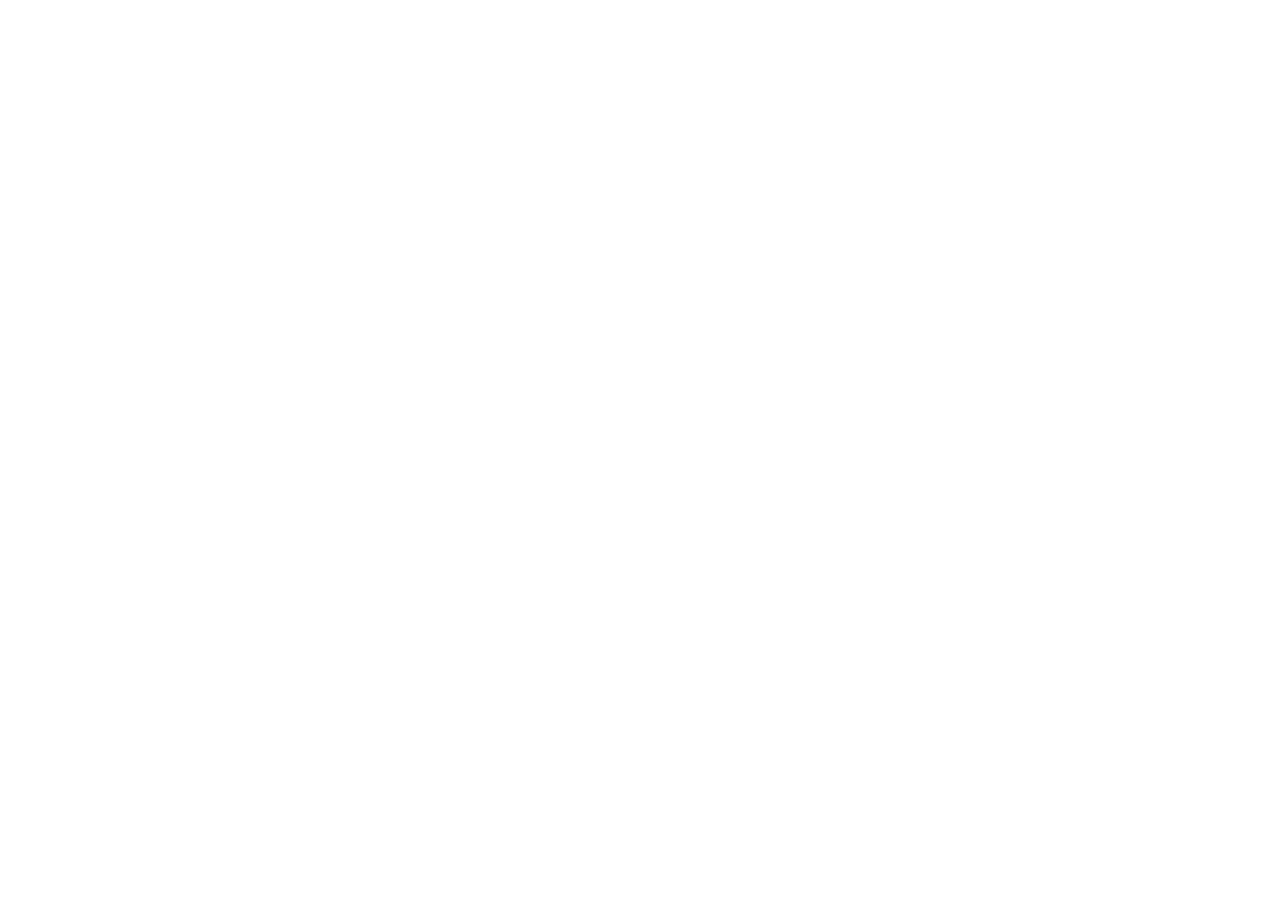
==== index.html @ c3a05209 "create index" ====
<!DOCTYPE html>
<html lang="en">
<head>
    <meta charset="UTF-8">
    <meta http-equiv="X-UA-Compatible" content="IE=edge">
    <meta name="viewport" content="width=device-width, initial-scale=1.0">
    <title>Document</title>
</head>
<body>
    
</body>
</html>
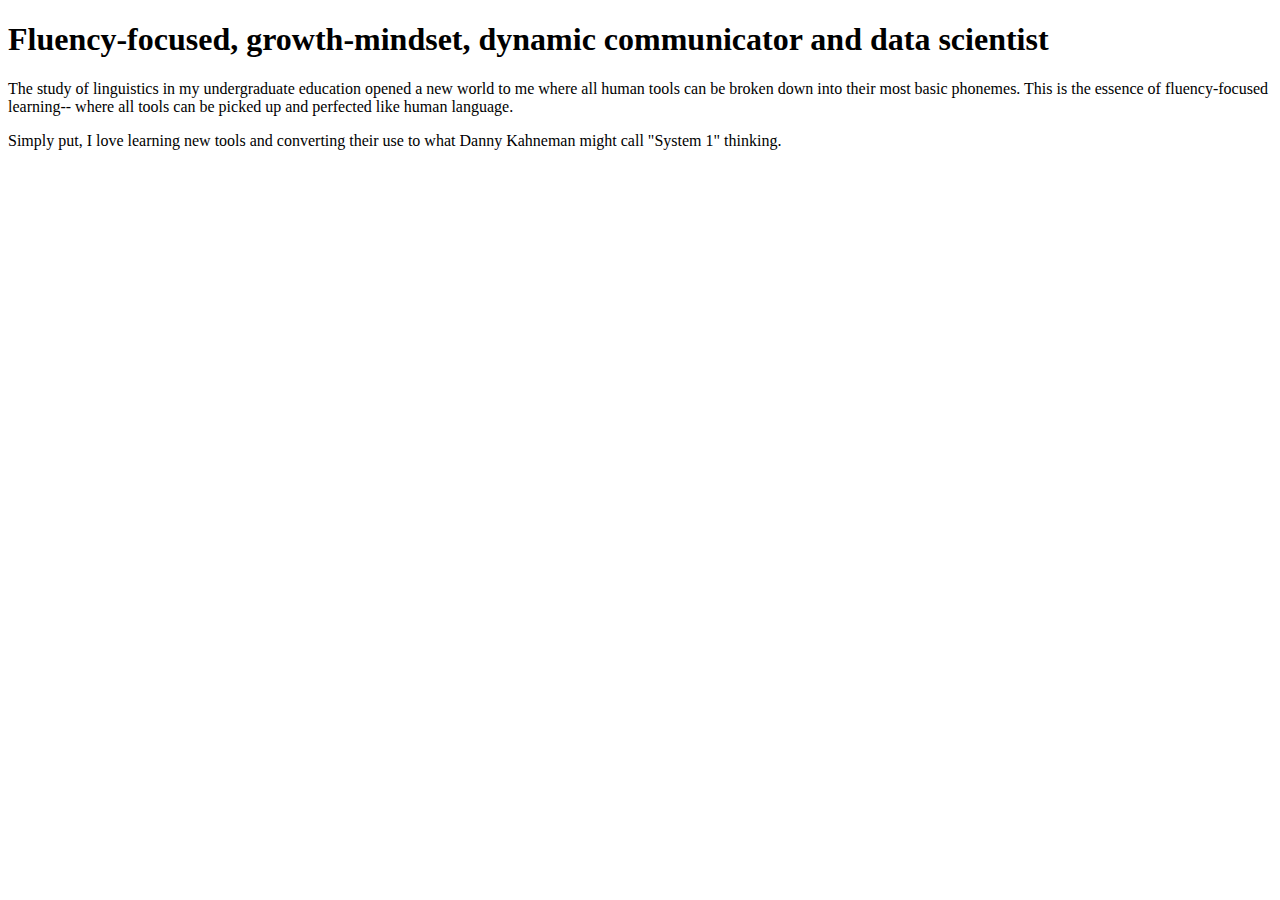
==== commit 167afb5b: "add some text" ====
--- a/index.html
+++ b/index.html
@@ -4,9 +4,12 @@
     <meta charset="UTF-8">
     <meta http-equiv="X-UA-Compatible" content="IE=edge">
     <meta name="viewport" content="width=device-width, initial-scale=1.0">
-    <title>Document</title>
+    <title>nathan ellermeier</title>
 </head>
 <body>
-    
+    <h1>Fluency-focused, growth-mindset, dynamic communicator and data scientist</h1> 
+    <div></div>
+    <p>The study of linguistics in my undergraduate education opened a new world to me where all human tools can be broken down into their most basic phonemes. This is the essence of fluency-focused learning-- where all tools can be picked up and perfected like human language.</p>
+    <p>Simply put, I love learning new tools and converting their use to what Danny Kahneman might call "System 1" thinking.</p>
 </body>
 </html>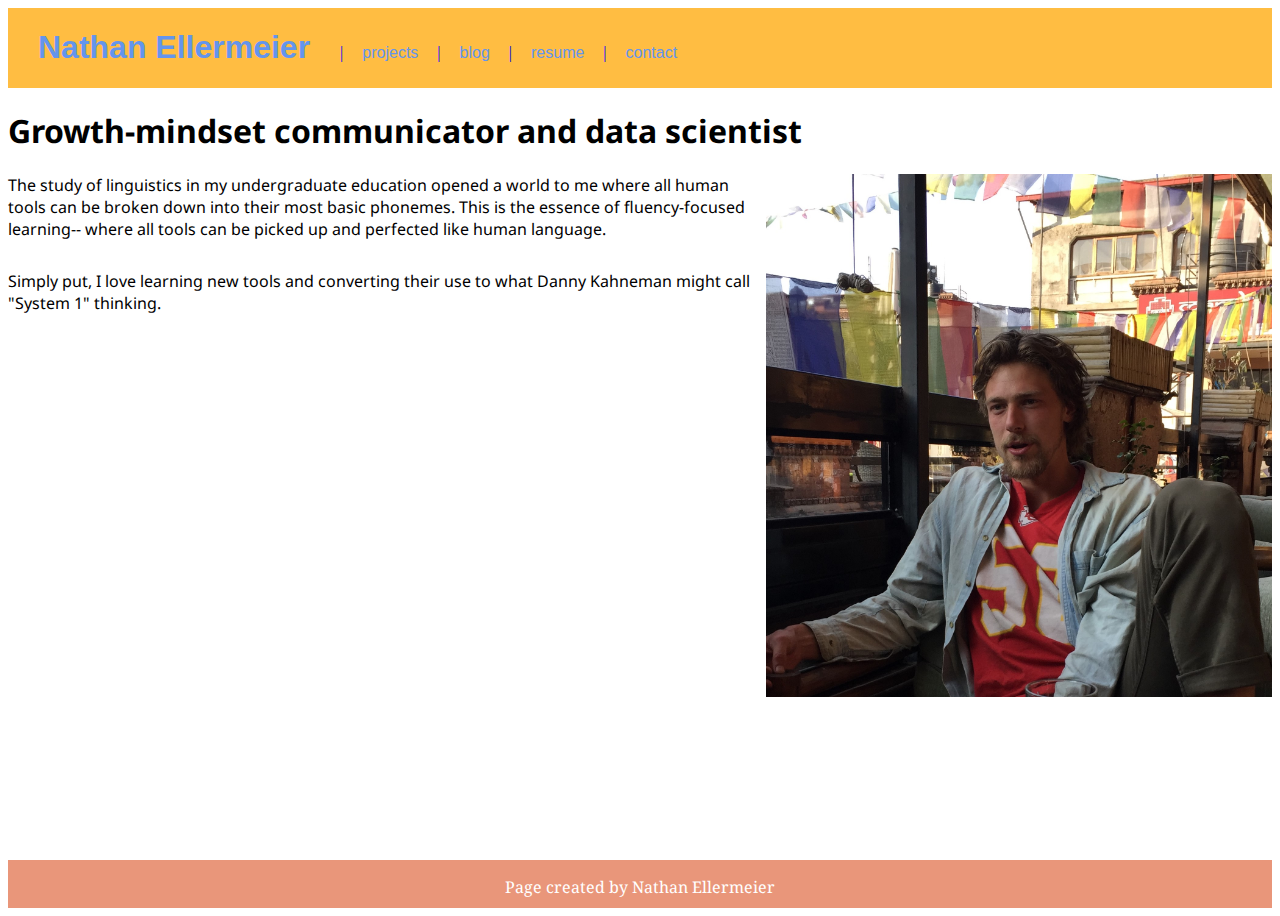
==== commit 8aa7c389: "Edit index.html and create css" ====
--- a/index.html
+++ b/index.html
@@ -5,11 +5,34 @@
     <meta http-equiv="X-UA-Compatible" content="IE=edge">
     <meta name="viewport" content="width=device-width, initial-scale=1.0">
     <title>nathan ellermeier</title>
+    <link href="style.css" rel="stylesheet" type="text/css">
 </head>
+<div id = 'page-container'>
+<div id = 'wrapper'>
+    <div id = 'parent'>
+    <nav class = 'page-top'>
+        <h1 class = 'navbar'><a class = 'navbar', href='index.html'>Nathan Ellermeier</a></h1>|
+        <a class = 'navbar', href="projects.html">projects</a> |
+        <a class = 'navbar', href="blog.html">blog</a> |
+        <a class = 'navbar', href="NathanEllermeier_resume.pdf">resume</a> |
+        <a class = 'navbar', href="contact.html">contact</a>
+    </nav>
+</div>
+</div>
 <body>
-    <h1>Fluency-focused, growth-mindset, dynamic communicator and data scientist</h1> 
+    <h1>Growth-mindset communicator and data scientist</h1> 
     <div></div>
-    <p>The study of linguistics in my undergraduate education opened a new world to me where all human tools can be broken down into their most basic phonemes. This is the essence of fluency-focused learning-- where all tools can be picked up and perfected like human language.</p>
-    <p>Simply put, I love learning new tools and converting their use to what Danny Kahneman might call "System 1" thinking.</p>
+    <img src = 'img/nathan_crop.jpg', class = 'portrait'>
+    <p class = 'about'>The study of linguistics in my undergraduate education opened a world to me where all human tools can be broken down into their most basic phonemes. This is the essence of fluency-focused learning-- where all tools can be picked up and perfected like human language.</p>
+    <div style = 'height:30px'></div>
+    <p class = 'about'>Simply put, I love learning new tools and converting their use to what Danny Kahneman might call "System 1" thinking.</p>
 </body>
+<div style = 'height: 100px'></div>
+    <div id = 'content-wrapper'>
+        <footer>
+            <p>Page created by Nathan Ellermeier</p>
+
+        </footer>
+    </div>
+</div>
 </html>--- a/style.css
+++ b/style.css
@@ -0,0 +1,66 @@
+@import url('https://fonts.googleapis.com/css2?family=Noto+Serif&display=swap');
+@import url('https://fonts.googleapis.com/css2?family=Noto+Sans:wght@400&family=Noto+Serif&display=swap');
+
+a.navbar {
+    text-decoration: none;
+}
+
+h1 {
+    font-family: 'Noto Sans', 'sans-serif';
+}
+
+h1.navbar{
+    white-space: nowrap;
+
+}
+
+img.portrait {
+   line-height: 40px;
+   max-width: 40%;
+   height: auto;
+   float: right;
+}
+
+nav.page-top {
+    color: blue;
+    background-color: rgb(255, 189, 66);
+}
+
+.navbar {
+    color: cornflowerblue;
+    padding: 0px 15px 0px;
+    display: inline-flex;
+    font-family: 'Noto Serif', serif;
+    font-family: 'Franklin Gothic Medium', 'Arial Narrow', Arial, sans-serif;
+}
+
+p.about {
+    font-family: 'Noto Sans', sans-serif;
+    display: inline;
+}
+
+
+/* These are experiments below */
+
+#wrapper {
+    overflow-x: auto;
+}
+
+#page-container{
+    position: relative;
+    min-height: 100vh;
+}
+#content-wrapper{
+    padding-bottom:2.5rem;
+}
+
+footer {
+    text-align: center;
+    background-color: DarkSalmon;
+    color: white;
+    font-family: 'Noto Serif', serif;
+    position: absolute;
+    bottom: 0;
+    width: 100%;
+    height: 3rem;            /* Footer height */
+}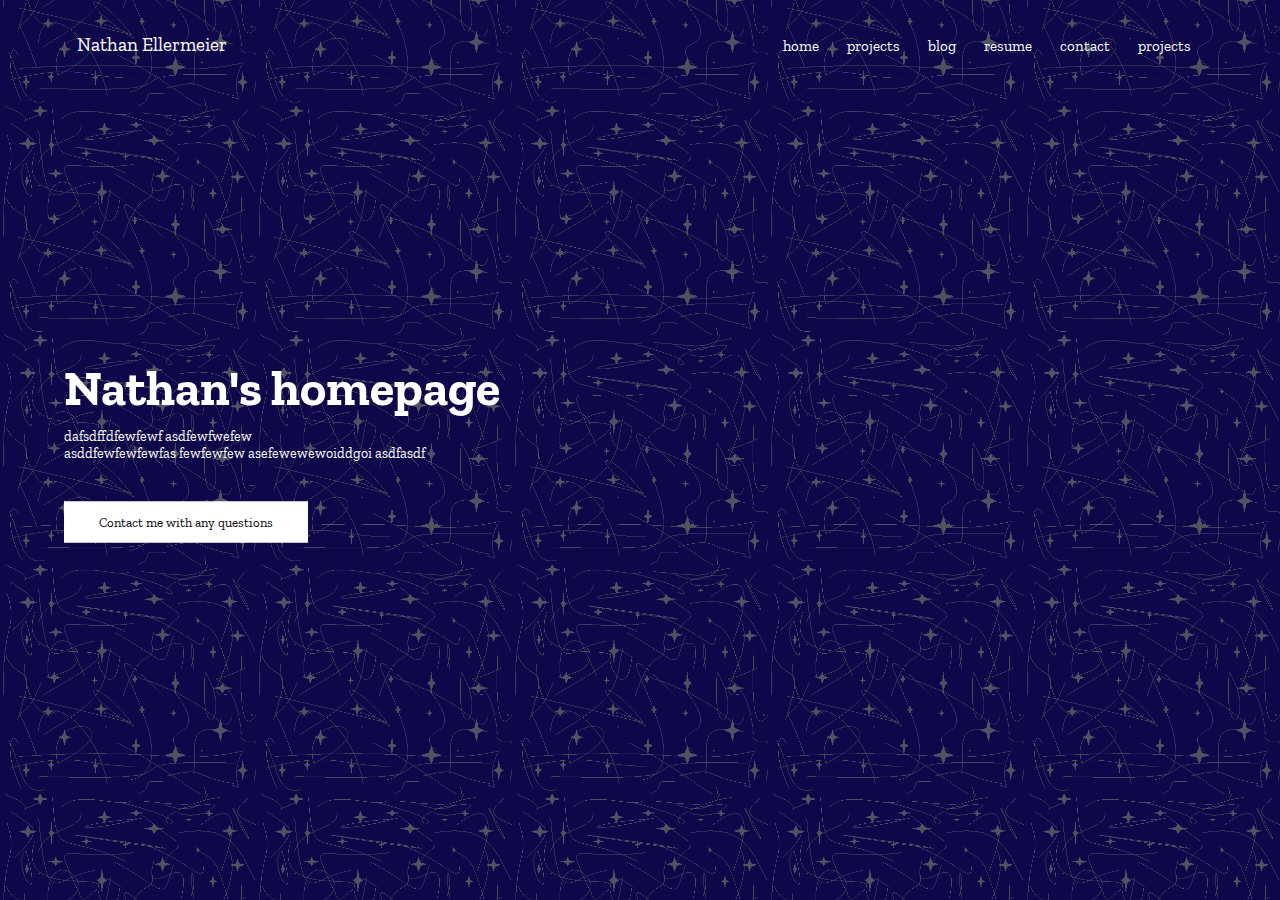
==== commit a67fa789: "added background, made edits" ====
--- a/index.html
+++ b/index.html
@@ -5,34 +5,43 @@
     <meta http-equiv="X-UA-Compatible" content="IE=edge">
     <meta name="viewport" content="width=device-width, initial-scale=1.0">
     <title>nathan ellermeier</title>
-    <link href="style.css" rel="stylesheet" type="text/css">
+    <link href="style.css" rel="stylesheet">
+    <link rel="preconnect" href="https://fonts.googleapis.com">
+    <link rel="preconnect" href="https://fonts.gstatic.com" crossorigin>
+    <link href="https://fonts.googleapis.com/css2?family=Zilla+Slab:ital,wght@0,300;0,400;0,600;1,400&display=swap" rel="stylesheet">
 </head>
-<div id = 'page-container'>
-<div id = 'wrapper'>
-    <div id = 'parent'>
-    <nav class = 'page-top'>
-        <h1 class = 'navbar'><a class = 'navbar', href='index.html'>Nathan Ellermeier</a></h1>|
-        <a class = 'navbar', href="projects.html">projects</a> |
-        <a class = 'navbar', href="blog.html">blog</a> |
-        <a class = 'navbar', href="NathanEllermeier_resume.pdf">resume</a> |
-        <a class = 'navbar', href="contact.html">contact</a>
+<body>
+<section class="header">
+    <nav>
+        <a class = 'navbar' href='index.html'>Nathan Ellermeier</a>
+            <div class="nav-links">
+                <ul>
+                    <li><a href="index.html">home</a></li>
+                    <li><a href="projects.html">projects</a></li>
+                    <li><a href="blog.html">blog</a></li>
+                    <li><a href="NathanEllermeier_resume.html">resume</a></li>
+                    <li><a href="contact.html">contact</a></li>
+                    <li><a href="projects.html">projects</a></li>
+                </ul>       
+            </div> 
     </nav>
+<div class="text-box">
+    <h1>Nathan's homepage</h1>
+    <p>dafsdffdfewfewf asdfewfwefew <br> asddfewfewfewfas fewfewfew asefewewewoiddgoi asdfasdf</p>
+    <a href = https://www.spacejam.com/1996/ class = 'hero-btn'>Contact me with any questions</a>
 </div>
-</div>
-<body>
-    <h1>Growth-mindset communicator and data scientist</h1> 
-    <div></div>
-    <img src = 'img/nathan_crop.jpg', class = 'portrait'>
-    <p class = 'about'>The study of linguistics in my undergraduate education opened a world to me where all human tools can be broken down into their most basic phonemes. This is the essence of fluency-focused learning-- where all tools can be picked up and perfected like human language.</p>
-    <div style = 'height:30px'></div>
-    <p class = 'about'>Simply put, I love learning new tools and converting their use to what Danny Kahneman might call "System 1" thinking.</p>
+</section>
+</section>
 </body>
+
+<!--
 <div style = 'height: 100px'></div>
-    <div id = 'content-wrapper'>
+    <div id = 'content-wrapper'>  
         <footer>
             <p>Page created by Nathan Ellermeier</p>
 
         </footer>
     </div>
 </div>
-</html>+</html>
+-->
--- a/style.css
+++ b/style.css
@@ -1,66 +1,108 @@
-@import url('https://fonts.googleapis.com/css2?family=Noto+Serif&display=swap');
-@import url('https://fonts.googleapis.com/css2?family=Noto+Sans:wght@400&family=Noto+Serif&display=swap');
-
-a.navbar {
-    text-decoration: none;
+*{
+    margin: 0;
+    padding: 0;
+    font-family: 'Zilla Slab', serif;
 }
 
-h1 {
-    font-family: 'Noto Sans', 'sans-serif';
+
+.header {
+    min-height: 100vh;
+    width: 100%;
+    background-image: linear-gradient(rgba(4,9,30,0.7), rgba(4,9,30,0.7)), url(img/background_starz.png);
+    background-repeat: repeat;
+    background-position: center;
+    background-size: 20%;
+    position: relative;
+    color: #fff;
 }
 
-h1.navbar{
-    white-space: nowrap;
+nav{
+    display: flex;
+    padding: 2% 6%;
+    justify-content: space-between;
+    align-items: center;
+    color: #fff;
+}
+
+a.navbar{
+    font-size: 19px;
+    color: #fff;
+    text-decoration: none;
+    
+}
+
+nav img{
+    width: 150px;
+}
+
+.nav-links{
+    flex: 1;
+    text-align: right;
+}
+
+.nav-links ul li{
+    list-style: none;
+    display: inline-block;
+    padding: 8px 12px;
+    position: relative;
+}
+
+.nav-links ul li a{
+    color: #FFF;
+    text-decoration: none;
+    font-size: 15px;
+}
+
+
+.nav-links ul li::before{
+    content: '';
+    width: 0%;
+    height: 2px;
+    background: #ff69e3;
+    display: block;
+    margin: auto;
+    transition: 0.1s;
 
 }
 
-img.portrait {
-   line-height: 40px;
-   max-width: 40%;
-   height: auto;
-   float: right;
+.nav-links ul li:hover::before{
+    width: 100%;
 }
 
-nav.page-top {
-    color: blue;
-    background-color: rgb(255, 189, 66);
+.text-box{
+    width: 90%;
+    color: #fff;
+    position: absolute;
+    top: 50%;
+    left: 50%;
+    transform: translate(-50%,-50%);
+    /*text-align: center; */
 }
 
-.navbar {
-    color: cornflowerblue;
-    padding: 0px 15px 0px;
-    display: inline-flex;
-    font-family: 'Noto Serif', serif;
-    font-family: 'Franklin Gothic Medium', 'Arial Narrow', Arial, sans-serif;
+.text-box h1{
+    font-size: 50px;
 }
 
-p.about {
-    font-family: 'Noto Sans', sans-serif;
-    display: inline;
+.text-box p{
+    margin: 10px 0 40px;
+    font-size: 14px;
+    color: #fff
 }
 
-
-/* These are experiments below */
-
-#wrapper {
-    overflow-x: auto;
+.hero-btn{
+    display: inline-block;
+    text-decoration: none;
+    color: #000;
+    border: 1px solid #fff;
+    padding: 12px 34px;
+    font-size: 13px;
+    background: white;
+    position: relative;
+    cursor: pointer;
 }
 
-#page-container{
-    position: relative;
-    min-height: 100vh;
-}
-#content-wrapper{
-    padding-bottom:2.5rem;
-}
-
-footer {
-    text-align: center;
-    background-color: DarkSalmon;
-    color: white;
-    font-family: 'Noto Serif', serif;
-    position: absolute;
-    bottom: 0;
-    width: 100%;
-    height: 3rem;            /* Footer height */
+.hero-btn:hover{
+    border: 1px solid #ff69e3;
+    background: #ff69e3;
+    transition: 0.5s;
 }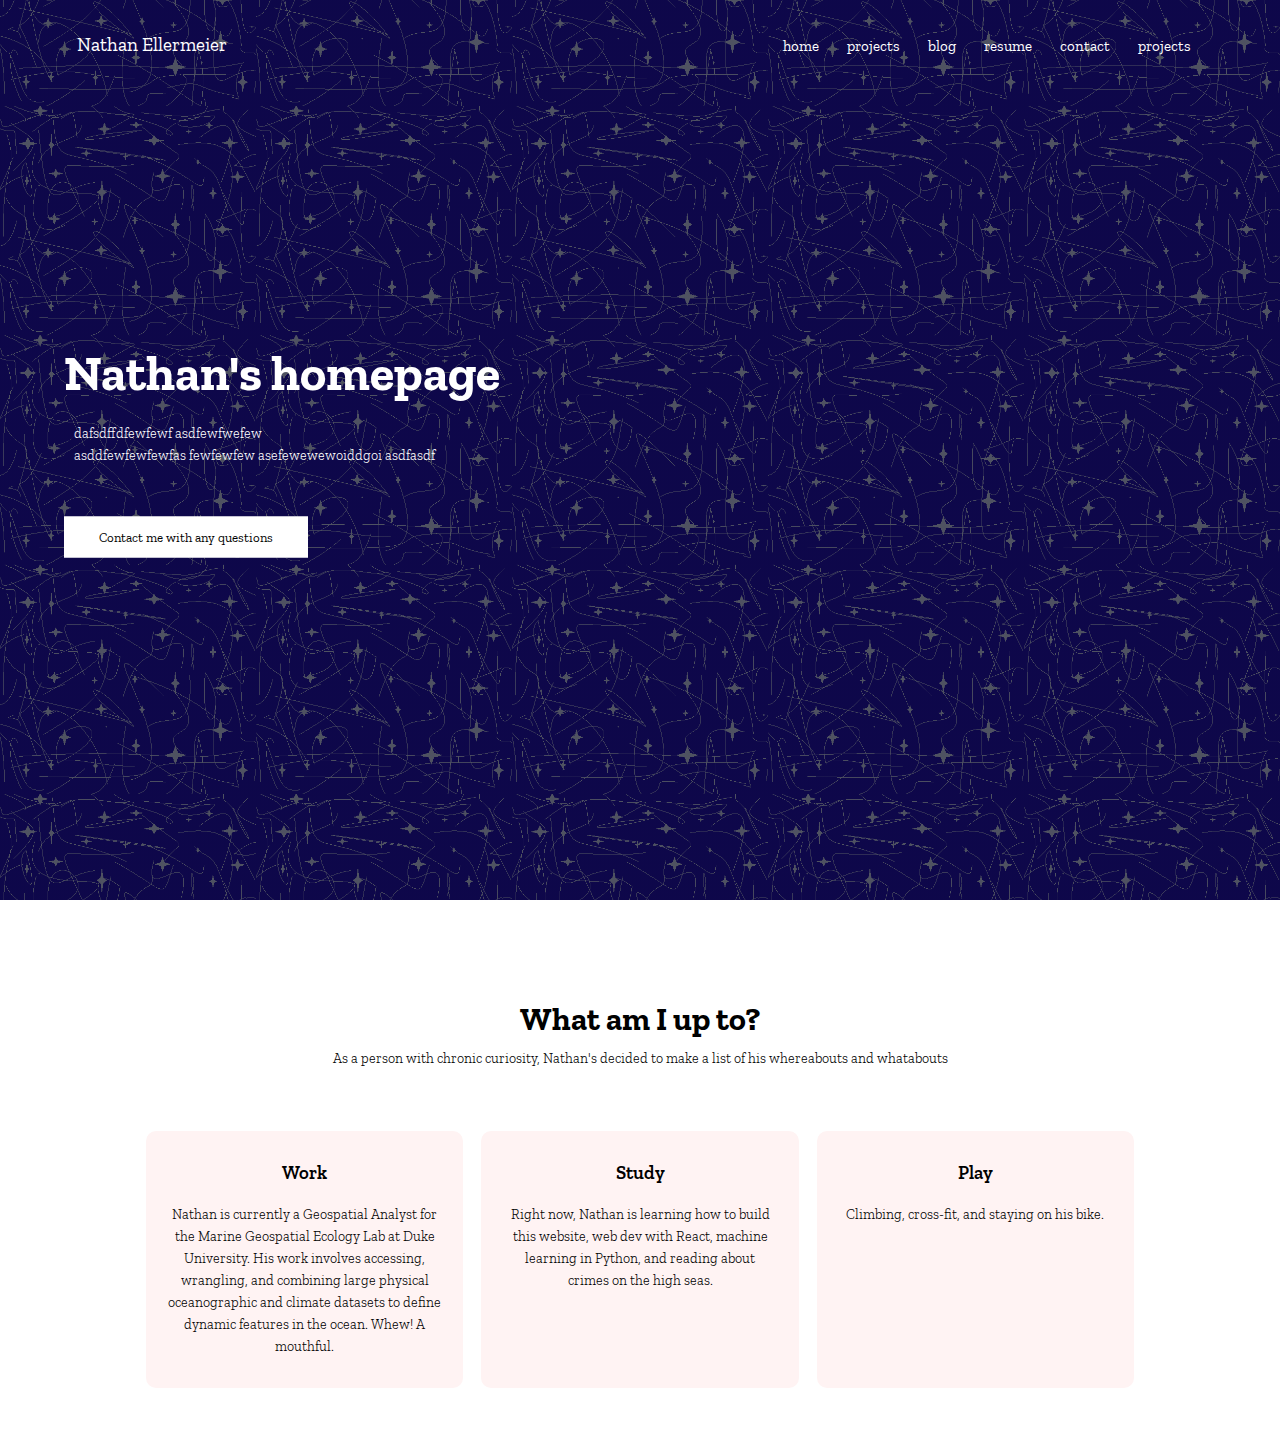
==== commit 526627d3: "Animate hamburger menu and add whatabouts sections" ====
--- a/index.html
+++ b/index.html
@@ -9,21 +9,24 @@
     <link rel="preconnect" href="https://fonts.googleapis.com">
     <link rel="preconnect" href="https://fonts.gstatic.com" crossorigin>
     <link href="https://fonts.googleapis.com/css2?family=Zilla+Slab:ital,wght@0,300;0,400;0,600;1,400&display=swap" rel="stylesheet">
+    <link rel="stylesheet" href="https://stackpath.bootstrapcdn.com/font-awesome/4.7.0/css/font-awesome.min.css">
 </head>
 <body>
 <section class="header">
     <nav>
         <a class = 'navbar' href='index.html'>Nathan Ellermeier</a>
-            <div class="nav-links">
-                <ul>
-                    <li><a href="index.html">home</a></li>
-                    <li><a href="projects.html">projects</a></li>
-                    <li><a href="blog.html">blog</a></li>
-                    <li><a href="NathanEllermeier_resume.html">resume</a></li>
-                    <li><a href="contact.html">contact</a></li>
-                    <li><a href="projects.html">projects</a></li>
-                </ul>       
+            <div class="nav-links" id="navLinks">
+                <i class="fa fa-window-close-o" onclick="hideMenu()"></i>
+                    <ul>
+                        <li><a href="index.html">home</a></li>
+                        <li><a href="projects.html">projects</a></li>
+                        <li><a href="blog.html">blog</a></li>
+                        <li><a href="NathanEllermeier_resume.html">resume</a></li>
+                        <li><a href="contact.html">contact</a></li>
+                        <li><a href="projects.html">projects</a></li>
+                    </ul>       
             </div> 
+        <i class="fa fa-bars" onclick="showMenu()"></i>
     </nav>
 <div class="text-box">
     <h1>Nathan's homepage</h1>
@@ -31,7 +34,36 @@
     <a href = https://www.spacejam.com/1996/ class = 'hero-btn'>Contact me with any questions</a>
 </div>
 </section>
+<!-- -------course------- -->
+<section class="course">
+    <h1>What am I up to?</h1>
+    <p>As a person with chronic curiosity, Nathan's decided to make a list of his whereabouts and whatabouts</p>
+    <div class="row">
+        <div class="course-col">
+            <h3>Work</h3>
+            <p>Nathan is currently a Geospatial Analyst for the Marine Geospatial Ecology Lab at Duke University. His work involves accessing, wrangling, and combining large physical oceanographic and climate datasets to define dynamic features in the ocean. Whew! A mouthful.</p>
+        </div>
+        <div class="course-col">
+            <h3>Study</h3>
+            <p>Right now, Nathan is learning how to build this website, web dev with React, machine learning in Python, and reading about crimes on the high seas.</p>
+        </div>
+        <div class="course-col">
+            <h3>Play</h3>
+            <p>Climbing, cross-fit, and staying on his bike.</p>
+        </div>
+    </div>
 </section>
+
+<!------JavaScript for toggling menu------>
+<script>
+    var navLinks = document.getElementById("navLinks");
+    function showMenu(){
+        navLinks.style.right="0";
+    } 
+    function hideMenu(){
+        navLinks.style.right="-200px";
+    } 
+</script>
 </body>
 
 <!--
--- a/style.css
+++ b/style.css
@@ -12,7 +12,7 @@
     background-repeat: repeat;
     background-position: center;
     background-size: 20%;
-    position: relative;
+    /* position: relative; */
     color: #fff;
 }
 
@@ -105,4 +105,90 @@
     border: 1px solid #ff69e3;
     background: #ff69e3;
     transition: 0.5s;
+}
+
+nav .fa {
+    display: none;
+}
+
+@media(max-width: 700px){
+    .text-box h1{
+        font-size: 25px;
+    }
+    .nav-links ul li{
+        display: block;
+    }
+    .nav-links{
+        position: absolute;
+        background: #2502b3;
+        height: 100vh;
+        width: 200px;
+        top: 0;
+        right: -200px;
+        text-align: left;
+        z-index: 2;
+        transition: .5s;
+    }
+
+    nav .fa{
+        display: block;
+        color:#fff;
+        margin: 8px;
+        font-size: 18px;
+        cursor: pointer;
+    }
+    .nav-links ul{
+        padding: 30px;
+}
+}
+/* --- course ---  */
+.course {
+    width: 80%;
+    margin: auto;
+    text-align: center;
+    padding-top: 100px;
+}
+
+.h1{
+    font-size: 36px;
+    font-weight: 6000;
+}
+p{
+    color: #000;
+    font-size:14px;
+    font-weight: 300;
+    line-height: 22px;
+    padding: 10px;
+
+}
+
+.row{
+    margin-top: 5%;
+    display:flex;
+    justify-content: space-evenly;
+}
+
+.course-col{
+    flex-basis: 31%;
+    background: #fff3f3;
+    border-radius: 10px;
+    margin-bottom: 5%;
+    padding: 20px 12px;
+    box-sizing: border-box;
+    transition: 0.5s;
+}
+h3{
+    text-align: center;
+    font-weight: 600;
+    margin: 10px 0;
+}
+
+.course-col:hover{
+    box-shadow: 0 0 20px 0px rgba(0,0,0,0.25);
+}
+
+@media(max-width: 700px){
+    .row{
+        flex-direction: column;
+    }
 }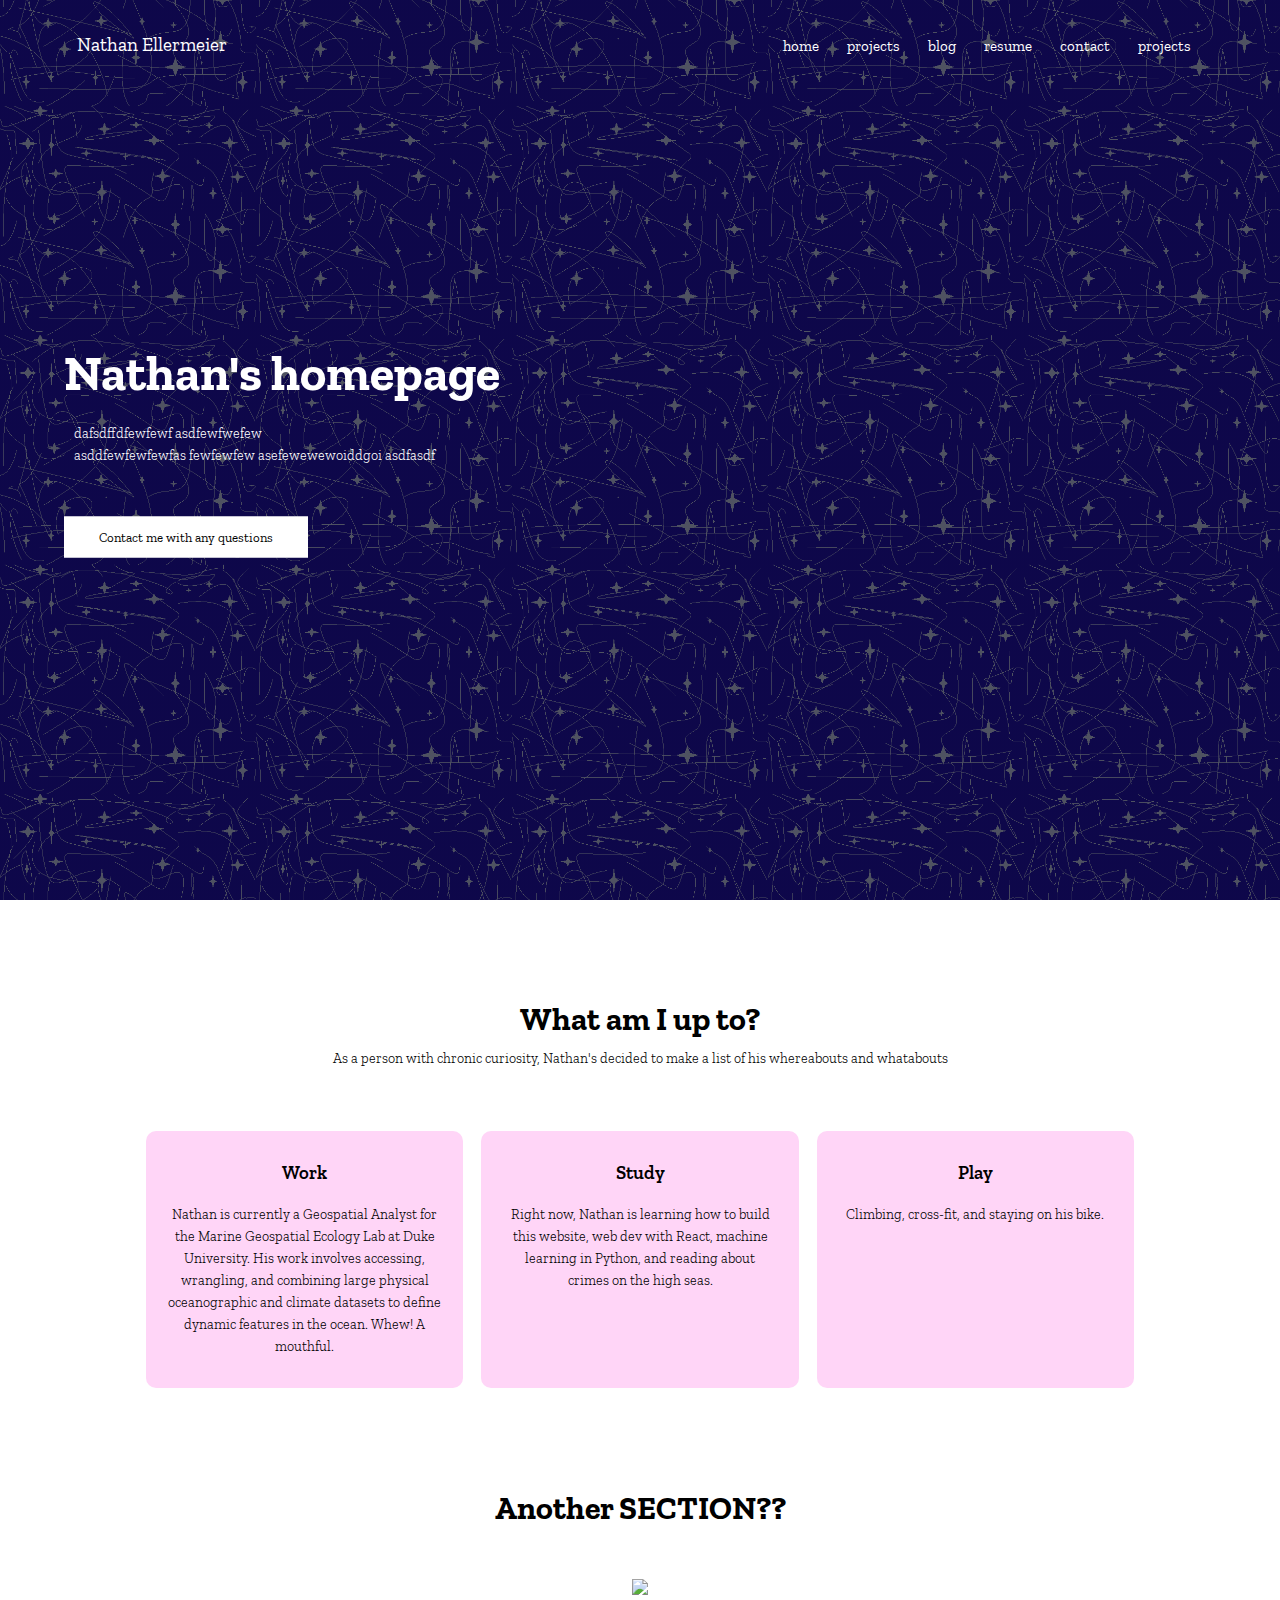
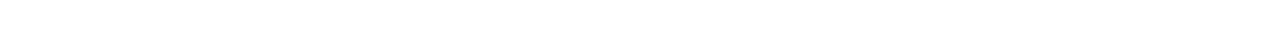
==== commit bbf8e8e1: "edits to index" ====
--- a/index.html
+++ b/index.html
@@ -35,25 +35,36 @@
 </div>
 </section>
 <!-- -------course------- -->
-<section class="course">
+<section class="doing">
     <h1>What am I up to?</h1>
     <p>As a person with chronic curiosity, Nathan's decided to make a list of his whereabouts and whatabouts</p>
     <div class="row">
-        <div class="course-col">
+        <div class="doing-col">
             <h3>Work</h3>
             <p>Nathan is currently a Geospatial Analyst for the Marine Geospatial Ecology Lab at Duke University. His work involves accessing, wrangling, and combining large physical oceanographic and climate datasets to define dynamic features in the ocean. Whew! A mouthful.</p>
         </div>
-        <div class="course-col">
+        <div class="doing-col">
             <h3>Study</h3>
             <p>Right now, Nathan is learning how to build this website, web dev with React, machine learning in Python, and reading about crimes on the high seas.</p>
         </div>
-        <div class="course-col">
+        <div class="doing-col">
             <h3>Play</h3>
             <p>Climbing, cross-fit, and staying on his bike.</p>
         </div>
     </div>
 </section>
 
+<!-- ----- campus ----- -->
+<section class="another">
+    <h1>Another SECTION??</h1>
+
+    <div class="row">
+        <div class="another-col">
+            <img src = 'img/london.png'>
+        </div>
+    </div>
+
+</section>
 <!------JavaScript for toggling menu------>
 <script>
     var navLinks = document.getElementById("navLinks");
--- a/style.css
+++ b/style.css
@@ -104,7 +104,7 @@
 .hero-btn:hover{
     border: 1px solid #ff69e3;
     background: #ff69e3;
-    transition: 0.5s;
+    transition: 0.25s;
 }
 
 nav .fa {
@@ -142,7 +142,7 @@
 }
 }
 /* --- course ---  */
-.course {
+.doing {
     width: 80%;
     margin: auto;
     text-align: center;
@@ -168,9 +168,10 @@
     justify-content: space-evenly;
 }
 
-.course-col{
+.doing-col{
     flex-basis: 31%;
-    background: #fff3f3;
+    /* background: #eedcdc; */
+    background: #ffd5f7;
     border-radius: 10px;
     margin-bottom: 5%;
     padding: 20px 12px;
@@ -183,7 +184,7 @@
     margin: 10px 0;
 }
 
-.course-col:hover{
+.doing-col:hover{
     box-shadow: 0 0 20px 0px rgba(0,0,0,0.25);
 }
 
@@ -191,4 +192,21 @@
     .row{
         flex-direction: column;
     }
+}
+
+/* ----- campus ----- */
+
+.another{
+    width: 80%;
+    margin: auto;
+    text-align: center;
+    padding: 50px;
+}
+
+.campus-col{
+    flex-basis: 32%;
+    border-radius: 10px;
+    margin-bottom: 30px;
+    position: relative;
+    overflow: hidden;
 }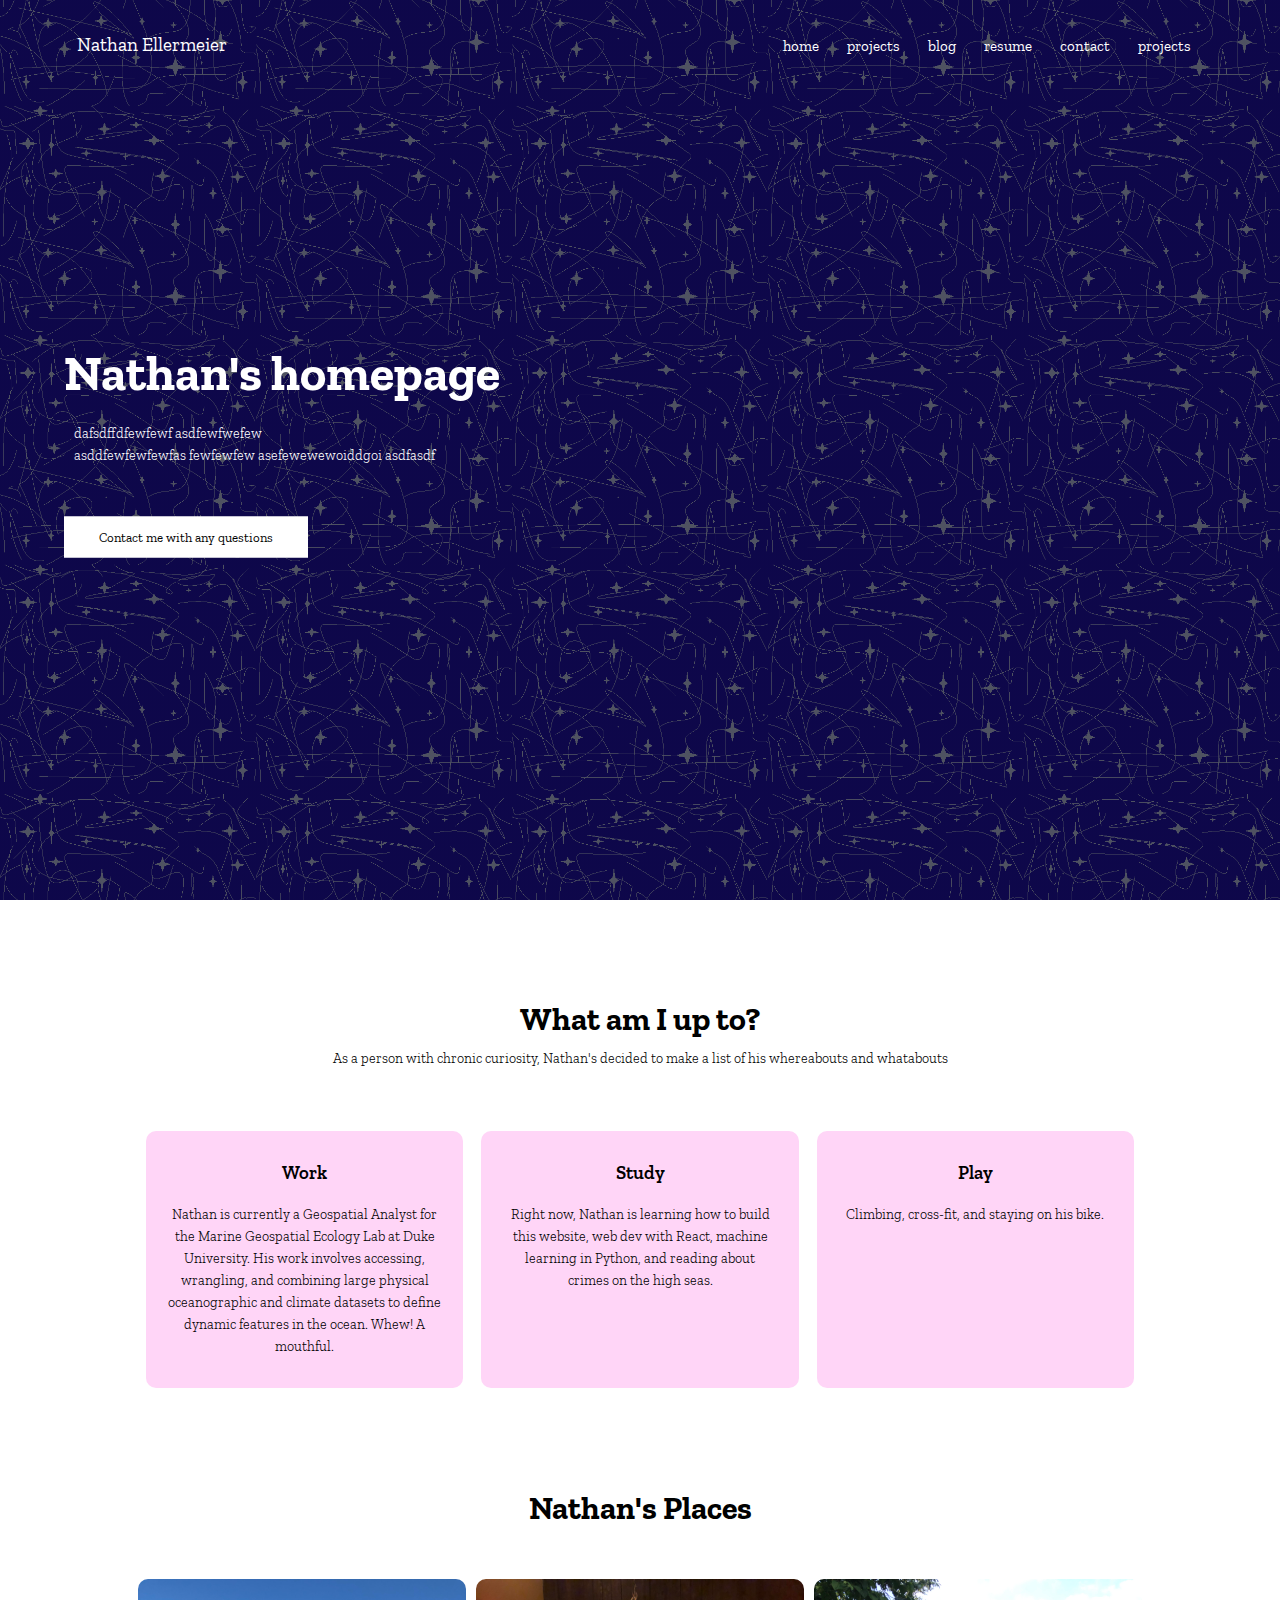
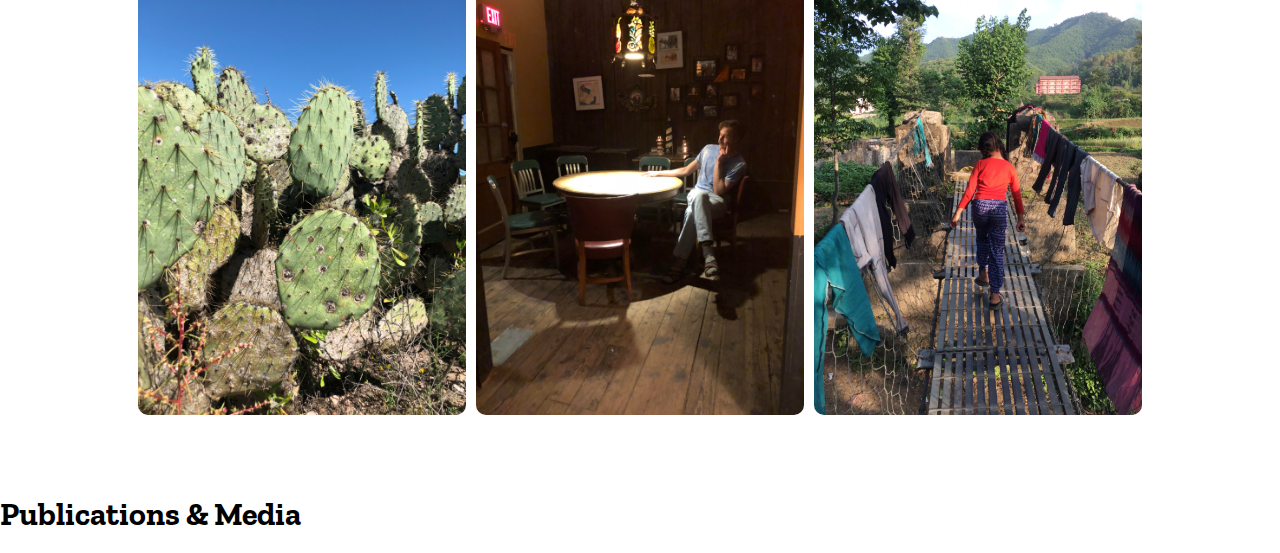
==== commit 251a85fd: "section 2 - places" ====
--- a/index.html
+++ b/index.html
@@ -56,15 +56,39 @@
 
 <!-- ----- campus ----- -->
 <section class="another">
-    <h1>Another SECTION??</h1>
+    <h1>Nathan's Places</h1>
 
     <div class="row">
         <div class="another-col">
-            <img src = 'img/london.png'>
+            <img src = "img/mexico.jpg">
+            <div class="layer">
+                <h3>MEXICO</h3>
+            </div>
+        </div>
+        <div class="another-col">
+            <img src = "img/kansas_city.jpg">
+            <div class="layer">
+                <h3>KANSAS CITY</h3>
+            </div>
+        </div>
+        <div class="another-col">
+            <img src = "img/nepal.jpg">
+            <div class="layer">
+                <h3>NEPAL</h3>
+            </div>
         </div>
     </div>
 
 </section>
+
+<!-- ------ section3 ------ -->
+<section class = 'pubs'>
+    <h1>Publications & Media</h1>
+    <p>
+        
+    </p>
+</section>
+
 <!------JavaScript for toggling menu------>
 <script>
     var navLinks = document.getElementById("navLinks");
--- a/style.css
+++ b/style.css
@@ -203,10 +203,47 @@
     padding: 50px;
 }
 
-.campus-col{
+.another-col{
     flex-basis: 32%;
     border-radius: 10px;
     margin-bottom: 30px;
     position: relative;
     overflow: hidden;
+}
+
+.another-col img{
+    width: 100%;
+    display: block;
+}
+
+.layer {
+    background: transparent;
+    height: 100%;
+    width: 100%;
+    position: absolute;
+    top: 0;
+    left:0;
+    transition: 0.25s;
+}
+
+.layer:hover{
+    background: #ffd5f7CC; 
+}
+
+.layer h3{
+    width: 100%;
+    font-weight: 500;
+    color: rgb(70, 70, 70);
+    font-size: 26px;
+    bottom: 0;
+    left: 50%;
+    transform: translateX(-50%);
+    position: absolute;
+    opacity: 0;
+    transition: 0.25s;
+}
+
+.layer:hover h3{
+    bottom: 49%;
+    opacity: 1;
 }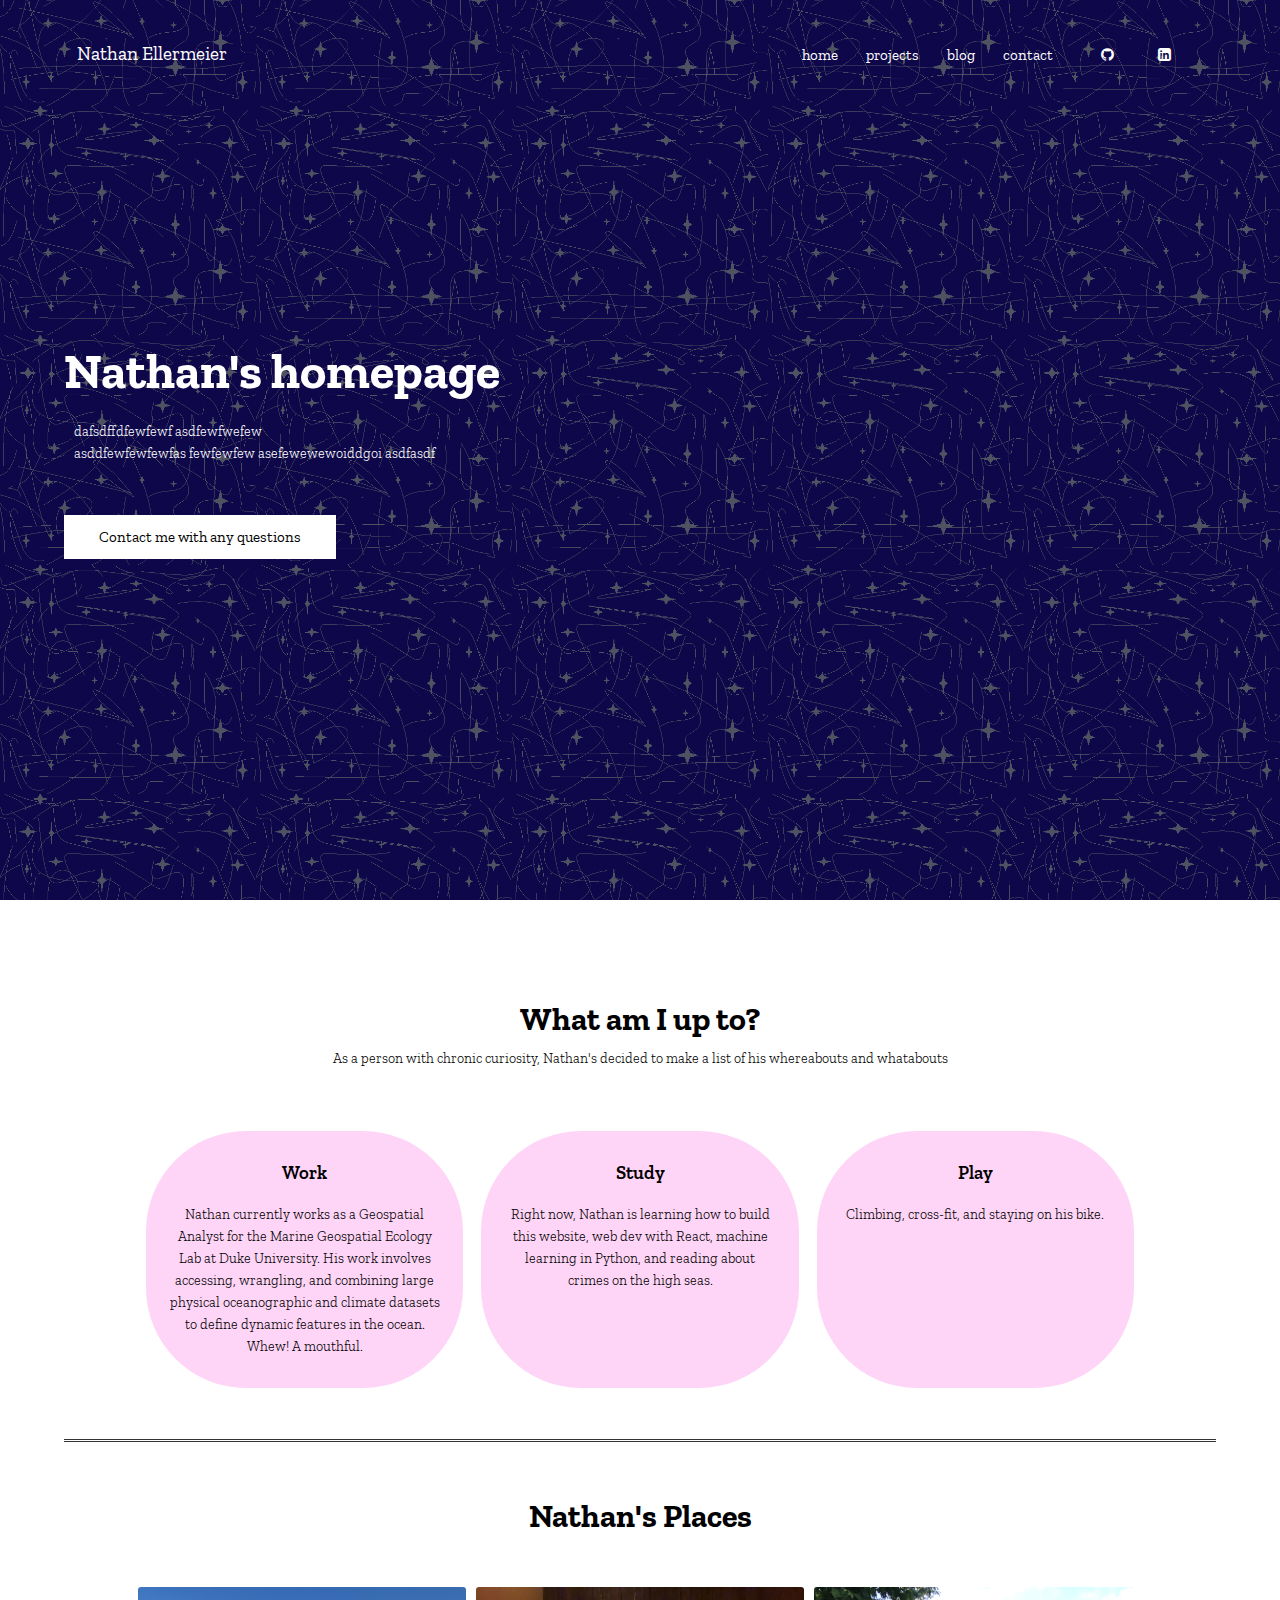
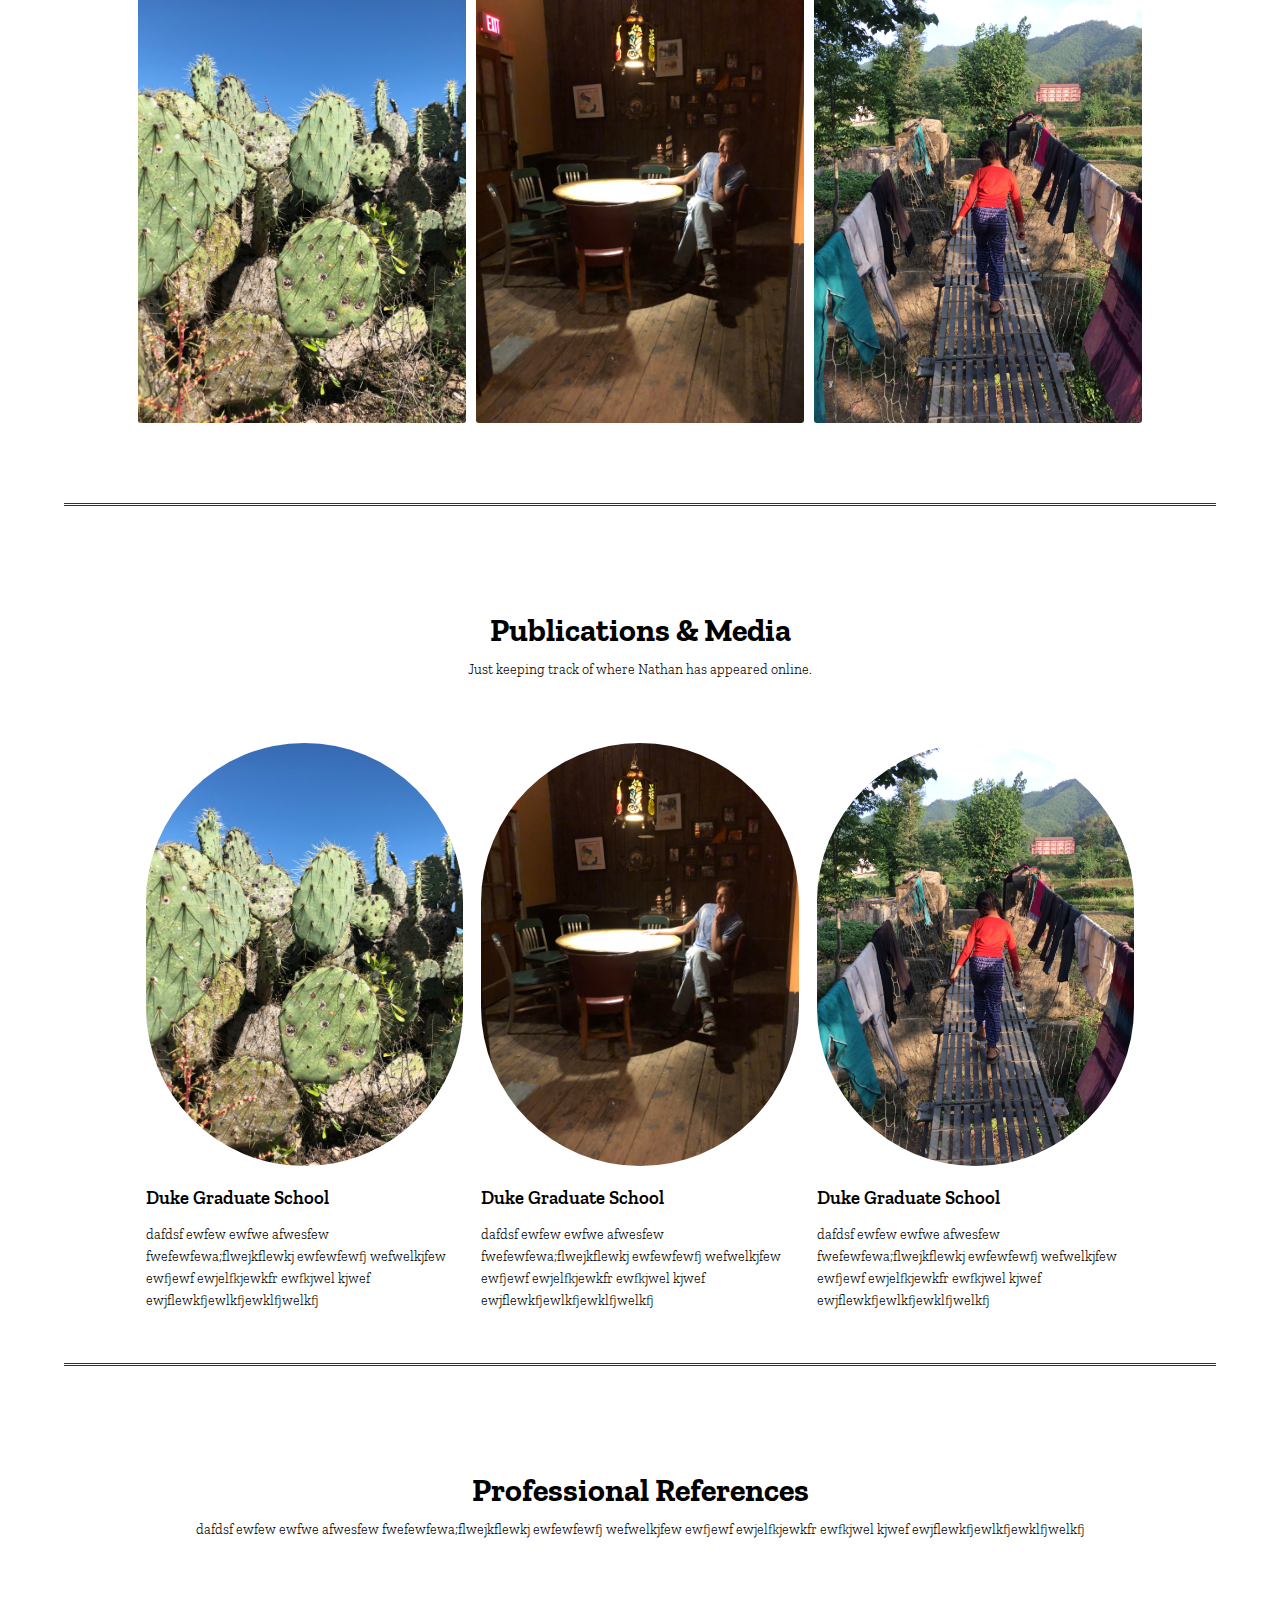
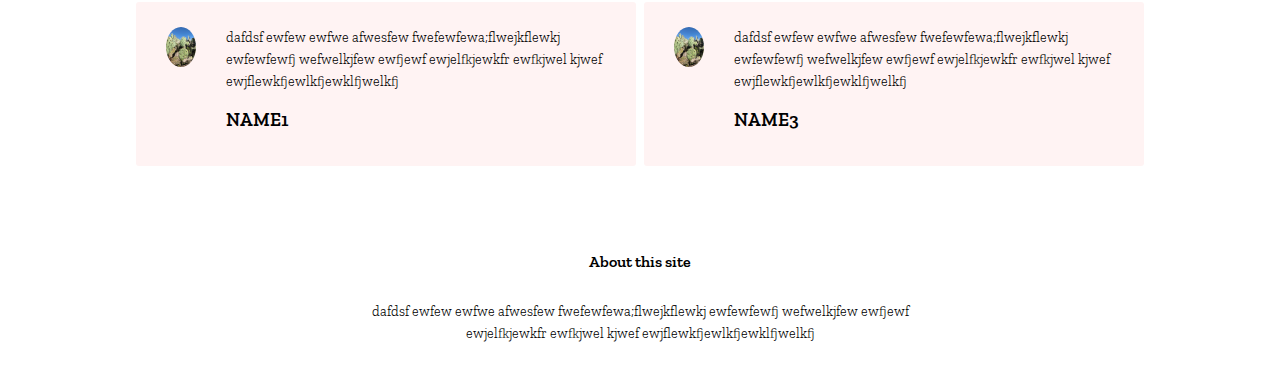
==== commit 3e88efde: "complete homepage design" ====
--- a/index.html
+++ b/index.html
@@ -21,9 +21,13 @@
                         <li><a href="index.html">home</a></li>
                         <li><a href="projects.html">projects</a></li>
                         <li><a href="blog.html">blog</a></li>
-                        <li><a href="NathanEllermeier_resume.html">resume</a></li>
                         <li><a href="contact.html">contact</a></li>
-                        <li><a href="projects.html">projects</a></li>
+                        <div class = 'socials'>
+                            <li><a href = "https://github.com/potato-nathan">
+                                <i class="fa fa-github" id="socials"></i></a></li>
+                            <li><a href = "https://www.linkedin.com/in/nathan-ellermeier/">
+                                <i class="fa fa-linkedin-square" id="socials"></i></a></li>
+                        </div>
                     </ul>       
             </div> 
         <i class="fa fa-bars" onclick="showMenu()"></i>
@@ -34,14 +38,14 @@
     <a href = https://www.spacejam.com/1996/ class = 'hero-btn'>Contact me with any questions</a>
 </div>
 </section>
-<!-- -------course------- -->
+<!-- -------activities------- -->
 <section class="doing">
     <h1>What am I up to?</h1>
     <p>As a person with chronic curiosity, Nathan's decided to make a list of his whereabouts and whatabouts</p>
     <div class="row">
         <div class="doing-col">
             <h3>Work</h3>
-            <p>Nathan is currently a Geospatial Analyst for the Marine Geospatial Ecology Lab at Duke University. His work involves accessing, wrangling, and combining large physical oceanographic and climate datasets to define dynamic features in the ocean. Whew! A mouthful.</p>
+            <p>Nathan currently works as a Geospatial Analyst for the Marine Geospatial Ecology Lab at Duke University. His work involves accessing, wrangling, and combining large physical oceanographic and climate datasets to define dynamic features in the ocean. Whew! A mouthful.</p>
         </div>
         <div class="doing-col">
             <h3>Study</h3>
@@ -54,7 +58,9 @@
     </div>
 </section>
 
-<!-- ----- campus ----- -->
+<hr class='home-lines'>
+
+<!-- ----- places ----- -->
 <section class="another">
     <h1>Nathan's Places</h1>
 
@@ -80,14 +86,59 @@
     </div>
 
 </section>
-
-<!-- ------ section3 ------ -->
+<hr class='home-lines'>
+<!-- ------ publications ------ -->
 <section class = 'pubs'>
     <h1>Publications & Media</h1>
-    <p>
-        
-    </p>
+    <p>Just keeping track of where Nathan has appeared online.</p>
+    <div class="row">
+        <div class="pubs-col">
+            <img src = "img/mexico.jpg">
+            <h3>Duke Graduate School</h3>
+            <p>dafdsf ewfew ewfwe afwesfew fwefewfewa;flwejkflewkj ewfewfewfj wefwelkjfew ewfjewf ewjelfkjewkfr ewfkjwel kjwef ewjflewkfjewlkfjewklfjwelkfj</p>
+        </div>
+        <div class="pubs-col">
+            <img src = "img/kansas_city.jpg">
+            <h3>Duke Graduate School</h3>
+            <p>dafdsf ewfew ewfwe afwesfew fwefewfewa;flwejkflewkj ewfewfewfj wefwelkjfew ewfjewf ewjelfkjewkfr ewfkjwel kjwef ewjflewkfjewlkfjewklfjwelkfj</p>
+        </div>
+        <div class="pubs-col">
+            <img src = "img/nepal.jpg">
+            <h3>Duke Graduate School</h3>
+            <p>dafdsf ewfew ewfwe afwesfew fwefewfewa;flwejkflewkj ewfewfewfj wefwelkjfew ewfjewf ewjelfkjewkfr ewfkjwel kjwef ewjflewkfjewlkfjewklfjwelkfj</p>
+        </div>
+    </div>
 </section>
+<hr class='home-lines'>
+<!-- ----- references ----- -->
+<section class="refs">
+    <h1>Professional References</h1>
+    <p>dafdsf ewfew ewfwe afwesfew fwefewfewa;flwejkflewkj ewfewfewfj wefwelkjfew ewfjewf ewjelfkjewkfr ewfkjwel kjwef ewjflewkfjewlkfjewklfjwelkfj</p>
+
+    <div class="row">
+        <div class="ref-col">
+            <img src = "img/mexico.jpg">
+            <div>
+                <p>dafdsf ewfew ewfwe afwesfew fwefewfewa;flwejkflewkj ewfewfewfj wefwelkjfew ewfjewf ewjelfkjewkfr ewfkjwel kjwef ewjflewkfjewlkfjewklfjwelkfj</p>
+                <h3>NAME1</h3>
+            </div>
+        </div>
+        <div class="ref-col">
+            <img src = "img/mexico.jpg">
+            <div>
+                <p>dafdsf ewfew ewfwe afwesfew fwefewfewa;flwejkflewkj ewfewfewfj wefwelkjfew ewfjewf ewjelfkjewkfr ewfkjwel kjwef ewjflewkfjewlkfjewklfjwelkfj</p>
+                <h3>NAME3</h3>
+            </div>
+        </div>
+    </div>
+</section>
+
+<!-- ----- footer ------ -->
+<section class="footer">
+    <h4>About this site</h4>
+    <p>dafdsf ewfew ewfwe afwesfew fwefewfewa;flwejkflewkj ewfewfewfj wefwelkjfew ewfjewf <br> ewjelfkjewkfr ewfkjwel kjwef ewjflewkfjewlkfjewklfjwelkfj</p>
+</section>
+
 
 <!------JavaScript for toggling menu------>
 <script>
@@ -100,6 +151,7 @@
     } 
 </script>
 </body>
+</html>
 
 <!--
 <div style = 'height: 100px'></div>
--- a/style.css
+++ b/style.css
@@ -68,6 +68,22 @@
 .nav-links ul li:hover::before{
     width: 100%;
 }
+
+nav #socials {
+    display:flex;
+    padding: 3px 8px;
+}
+
+.socials{
+    display: inline-block;
+    cursor: pointer;
+    padding: 8px 12px;
+}
+
+nav .fa{
+    display: none;
+}
+
 
 .text-box{
     width: 90%;
@@ -95,7 +111,7 @@
     color: #000;
     border: 1px solid #fff;
     padding: 12px 34px;
-    font-size: 13px;
+    font-size: 15px;
     background: white;
     position: relative;
     cursor: pointer;
@@ -105,10 +121,6 @@
     border: 1px solid #ff69e3;
     background: #ff69e3;
     transition: 0.25s;
-}
-
-nav .fa {
-    display: none;
 }
 
 @media(max-width: 700px){
@@ -139,9 +151,31 @@
     }
     .nav-links ul{
         padding: 30px;
-}
-}
-/* --- course ---  */
+    }
+
+    .socials{
+        display: flex;
+        cursor: pointer;
+    }
+
+}
+
+.home-lines{
+    color:gray;
+    margin-left: 5%;
+    margin-right: 5%;
+    border: none;
+    border-top: 3px double #333;
+    color: #333;
+    overflow: visible;
+    text-align: center;
+    height: 5px;
+    /* width: 80%;
+    margin-left: 0;
+    padding: 30px;
+    stroke: 3px; */
+}
+/* --- activities ---  */
 .doing {
     width: 80%;
     margin: auto;
@@ -172,7 +206,7 @@
     flex-basis: 31%;
     /* background: #eedcdc; */
     background: #ffd5f7;
-    border-radius: 10px;
+    border-radius: 100px;
     margin-bottom: 5%;
     padding: 20px 12px;
     box-sizing: border-box;
@@ -194,7 +228,7 @@
     }
 }
 
-/* ----- campus ----- */
+/* ----- places ----- */
 
 .another{
     width: 80%;
@@ -205,7 +239,7 @@
 
 .another-col{
     flex-basis: 32%;
-    border-radius: 10px;
+    border-radius: 3px;
     margin-bottom: 30px;
     position: relative;
     overflow: hidden;
@@ -246,4 +280,90 @@
 .layer:hover h3{
     bottom: 49%;
     opacity: 1;
+}
+
+/* ------- media ------- */
+.pubs{
+    width: 80%;
+    margin: auto;
+    text-align: center;
+    padding-top: 100px;
+}
+
+.pubs-col{
+    flex-basis: 31%;
+    border-radius: 300px;
+    margin-bottom: 5%;
+    text-align: left;
+}
+
+.pubs-col img{
+    width: 100%;
+    border-radius: 300px;
+}
+
+.pubs-col p{
+    padding: 0;
+}
+
+.pubs-col h3{
+    margin-top: 16px;
+    margin-bottom: 15px;
+    text-align: left;
+}
+
+/* ----- references ------ */
+.refs{
+    width: 80%;
+    margin: auto;
+    padding-top: 100px;
+    text-align: center;
+}
+
+.ref-col{
+    flex-basis: 44%;
+    border-radius: 3px;
+    margin-bottom: 5%;
+    text-align: left;
+    background: #fff3f3;
+    padding: 25px;
+    cursor: pointer;
+    display: flex;
+}
+
+.ref-col img{
+    height: 40px;
+    margin-left: 5px;
+    margin-right: 30px;
+    border-radius: 50%;
+}
+
+.ref-col p{
+    padding: 0;
+}
+
+.ref-col h3{
+    margin-top: 15px;
+    text-align: left;
+}
+
+@media(max-width: 700px){
+    .ref-col img{
+        margin-left: 0px;
+        margin-right: 15px;
+    }
+}
+
+/* -----------footer------------- */
+
+.footer{
+    width: 100%;
+    text-align: center;
+    padding: 20px 0;
+}
+
+.footer h4{
+    margin-bottom: 20px;
+    margin-top: 15px;
+    font-weight: 600;
 }